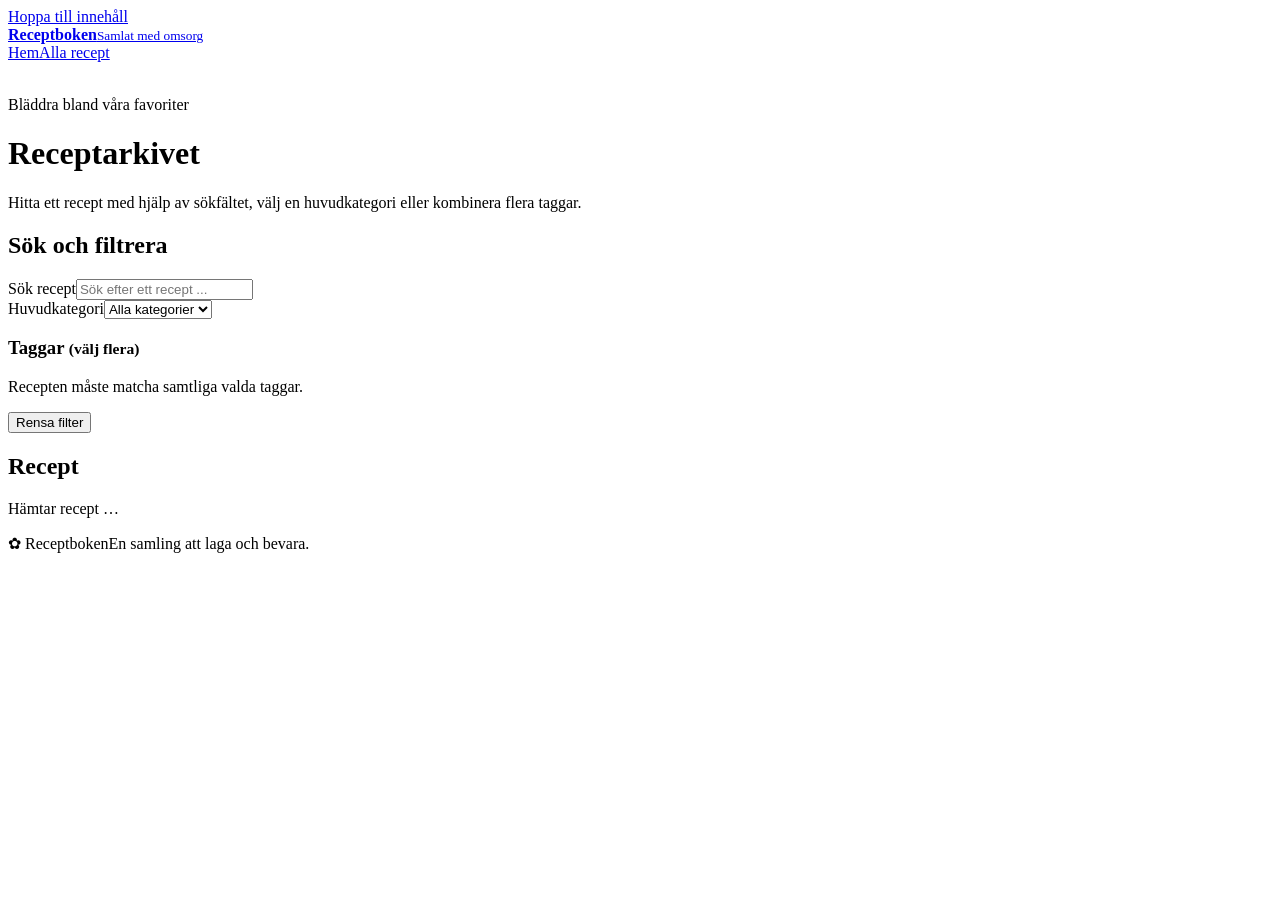
==== arkiv.html @ 41f27ad9 "Lägg till arkiv.html" ====
<!doctype html>
<html lang="sv">
<head>
  <meta charset="utf-8">
  <meta name="viewport" content="width=device-width, initial-scale=1">
  <meta name="theme-color" content="#345047">
  <meta name="description" content="Sök och filtrera recept efter maträttstyp och valfria taggar i Receptbokens arkiv.">
  <title>Alla recept – Receptboken</title>
  <link rel="stylesheet" href="styles.css">
  <script src="app.js" defer></script>
</head>
<body data-page="arkiv">
  <a class="skip-link" href="#innehall">Hoppa till innehåll</a>
  <header class="site-header"><div class="header-inner container"><a class="brand" href="index.html" aria-label="Receptboken – startsida"><img src="assets/blomma.svg" alt="" aria-hidden="true"><span><strong>Receptboken</strong><small>Samlat med omsorg</small></span><img src="assets/blomma.svg" alt="" aria-hidden="true"></a><nav class="main-nav" aria-label="Huvudmeny"><a href="index.html">Hem</a><a href="arkiv.html" aria-current="page">Alla recept</a></nav></div></header>
  <main id="innehall" class="container archive-main">
    <div class="archive-sheet paper-card">
      <div class="archive-heading"><div class="flourish"><img src="assets/blomma.svg" alt=""></div><p class="eyebrow">Bläddra bland våra favoriter</p><h1>Receptarkivet</h1><p>Hitta ett recept med hjälp av sökfältet, välj en huvudkategori eller kombinera flera taggar.</p></div>
      <section class="filter-panel" aria-labelledby="filter-title"><h2 id="filter-title">Sök och filtrera</h2>
        <div class="filter-controls">
          <div class="field"><label for="recipe-search">Sök recept</label><input type="search" id="recipe-search" placeholder="Sök efter ett recept ..." autocomplete="off"></div>
          <div class="field"><label for="category-filter">Huvudkategori</label><select id="category-filter"><option value="">Alla kategorier</option></select></div>
        </div>
        <div class="tag-field"><h3>Taggar <small>(välj flera)</small></h3><div id="tag-filters" class="tag-buttons" role="group" aria-label="Filtrera efter taggar"></div></div>
        <div class="filter-footer"><p>Recepten måste matcha samtliga valda taggar.</p><button id="clear-filters" type="button" class="outline-button">Rensa filter</button></div>
      </section>
      <div class="section-top list-heading"><h2>Recept</h2><p id="result-count" class="muted" aria-live="polite"></p></div>
      <div id="recipe-list" class="recipe-grid" aria-live="polite"><p class="muted">Hämtar recept …</p></div>
    </div>
  </main>
  <footer class="site-footer"><div class="container footer-inner"><span>✿ Receptboken</span><span>En samling att laga och bevara.</span></div></footer>
</body>
</html>
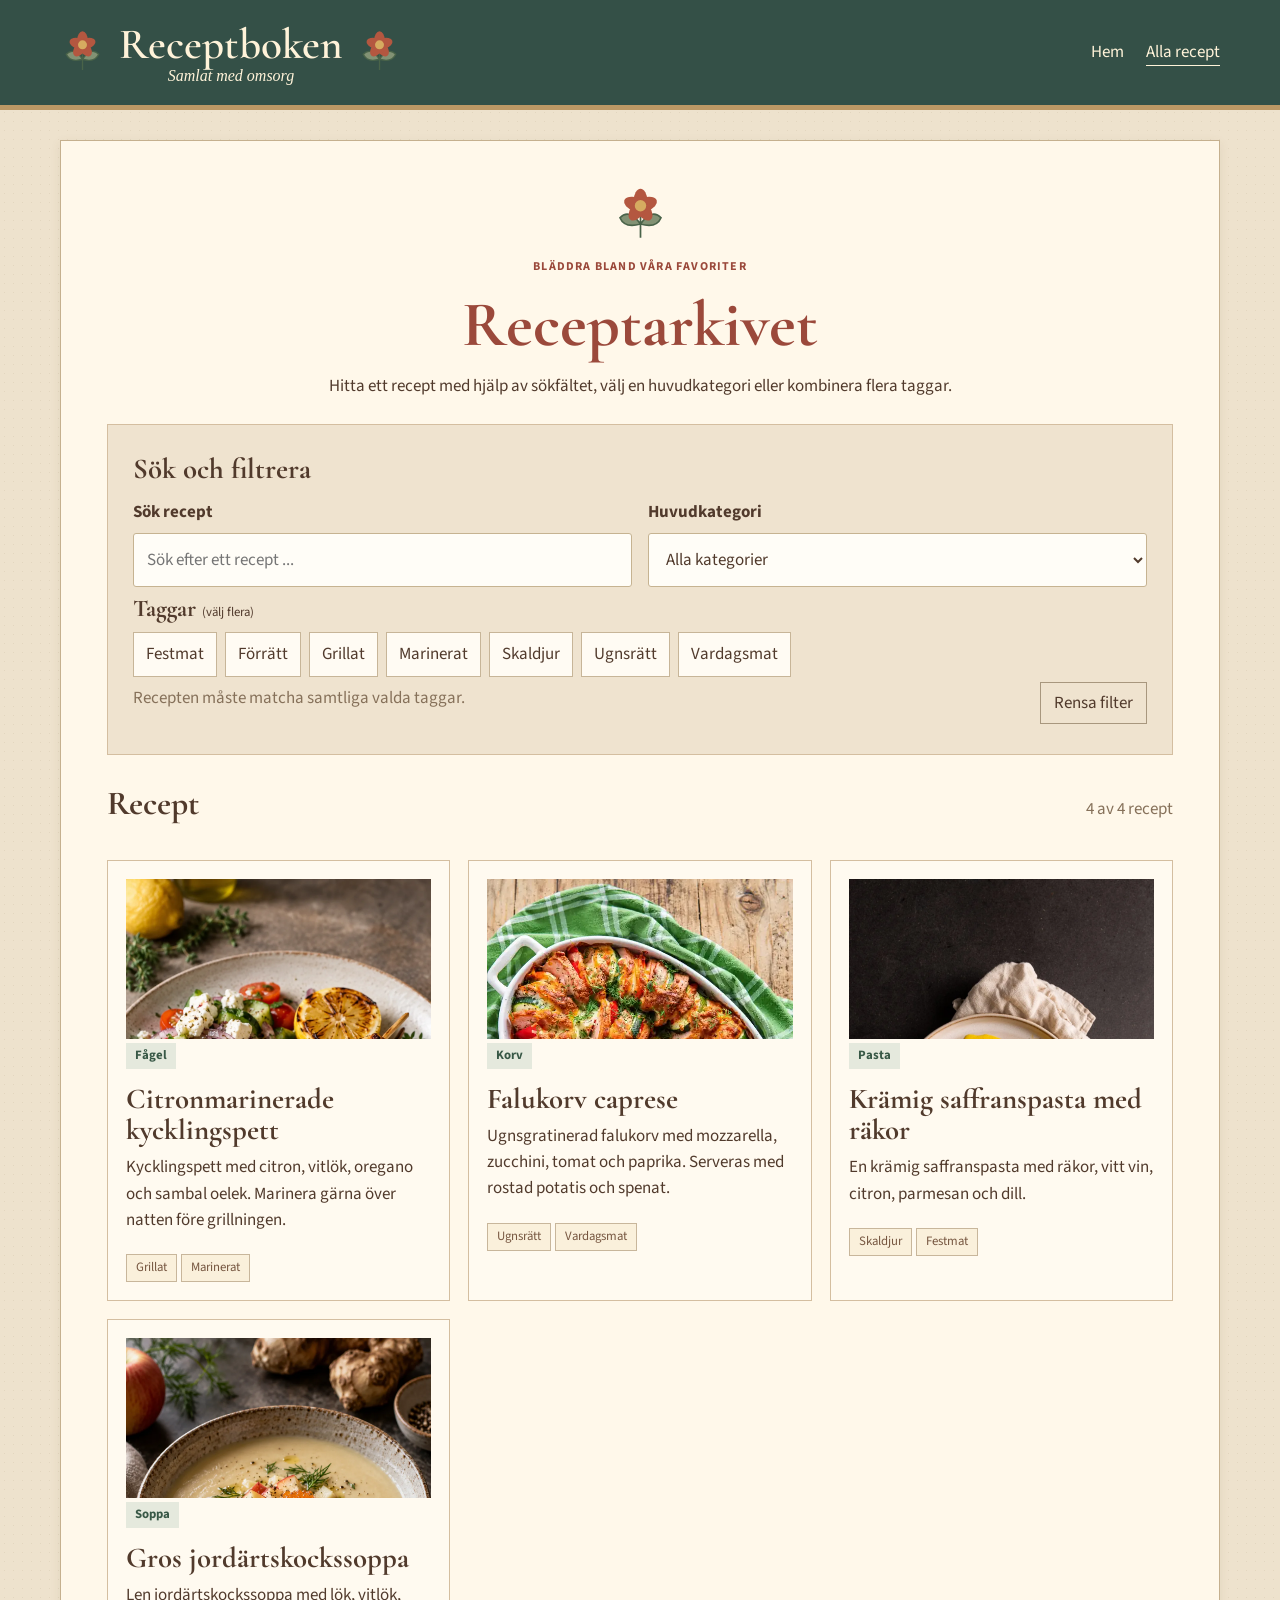
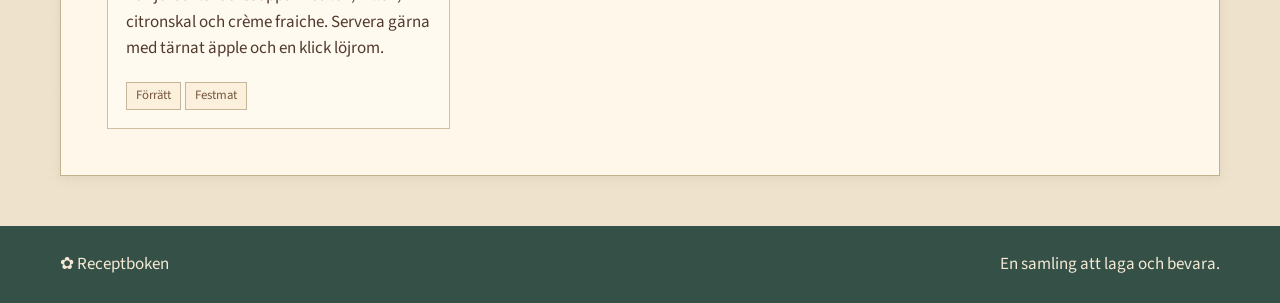
==== commit 9feaeb62: "Visa bildens mitt på receptkort och uppdatera filcache" ====
--- a/arkiv.html
+++ b/arkiv.html
@@ -6,8 +6,8 @@
   <meta name="theme-color" content="#345047">
   <meta name="description" content="Sök och filtrera recept efter maträttstyp och valfria taggar i Receptbokens arkiv.">
   <title>Alla recept – Receptboken</title>
-  <link rel="stylesheet" href="styles.css">
-  <script src="app.js" defer></script>
+  <link rel="stylesheet" href="styles.css?v=arkivbilder-2">
+  <script src="app.js?v=arkivbilder-2" defer></script>
 </head>
 <body data-page="arkiv">
   <a class="skip-link" href="#innehall">Hoppa till innehåll</a>
--- a/styles.css
+++ b/styles.css
@@ -0,0 +1,2 @@
+@import url('https://fonts.googleapis.com/css2?family=Cormorant+Garamond:wght@400;500;600;700&family=Source+Sans+3:wght@400;500;600;700&display=swap');
+:root{--green:#345047;--cream:#eee2cd;--paper:#fff8ea;--rust:#9b493b;--ink:#513a2c;--line:#d4bea0}*{box-sizing:border-box}html{scroll-behavior:smooth}body{margin:0;color:var(--ink);background:var(--cream);font:17px/1.55 'Source Sans 3',Arial,sans-serif;background-image:radial-gradient(#baa98b33 .7px,transparent .7px);background-size:9px 9px}h1,h2,h3,.brand strong{font-family:'Cormorant Garamond',Georgia,serif;line-height:1.1}h1{font-size:clamp(2.6rem,5vw,4.1rem);margin:.2em 0}h2{font-size:2.1rem;margin:.1em 0 .5em}h3{font-size:1.5rem;margin:.4em 0}p{margin:.5em 0 1em}a{color:var(--green)}.container{width:min(1160px,calc(100% - 36px));margin-inline:auto}.skip-link{position:absolute;left:-999px}.skip-link:focus{left:20px;top:10px;background:white;padding:12px;z-index:10}.site-header{background:var(--green);color:#fff3d9;border-bottom:5px solid #bc9865}.header-inner{display:flex;align-items:center;justify-content:space-between;gap:20px;min-height:105px}.brand{color:#fff3d9;display:flex;align-items:center;text-align:center;text-decoration:none;gap:14px}.brand img{width:45px;height:45px}.brand strong{display:block;font-size:2.7rem;font-weight:600}.brand small{font:italic 1rem Georgia,serif;display:block;line-height:1}.main-nav{display:flex;gap:22px}.main-nav a{color:#fff3d9;text-decoration:none}.main-nav a[aria-current]{border-bottom:1px solid #fff3d9}.paper-card{background:var(--paper);border:1px solid #c5b08e;box-shadow:0 3px 10px #6f593217}.home-main,.archive-main,.recipe-main{padding-block:30px 50px}.hero{display:grid;grid-template-columns:1.1fr .9fr;min-height:465px;overflow:hidden}.hero-copy{padding:clamp(28px,5vw,70px)}.flourish img{width:57px}.eyebrow{letter-spacing:.1em;text-transform:uppercase;color:var(--rust);font-size:.75rem;font-weight:700}.hero-copy h1 em{color:var(--rust);font-weight:500}.hero-copy>p:not(.eyebrow){max-width:540px}.hero-art{background:#d9c9a6;position:relative;display:grid;place-items:center}.hero-art img{width:100%;max-width:580px}.hero-art span{position:absolute;bottom:18px;right:18px;background:#fff8ed;padding:5px 14px;color:#795f49;font:italic 1rem Georgia}.home-search{display:flex;gap:8px;margin-top:22px}.home-search input,.field input,.field select{padding:13px;border:1px solid #c6b391;background:#fffdf7;border-radius:3px;min-width:0;font:inherit;color:var(--ink)}.home-search input{flex:1}.home-search button,.primary-button{background:var(--green);color:white;border:0;padding:13px 20px;font:inherit;cursor:pointer}.home-feature{margin-top:36px}.section-top{display:flex;align-items:end;justify-content:space-between;gap:12px;margin-bottom:20px}.text-link{color:var(--rust);font-weight:600}.recipe-grid{display:grid;grid-template-columns:repeat(auto-fill,minmax(260px,1fr));gap:18px}.recipe-tile{background:#fffaf0;border:1px solid var(--line);padding:18px;color:var(--ink);text-decoration:none;display:block;transition:transform .15s}.recipe-tile:hover{transform:translateY(-2px);box-shadow:0 4px 15px #6f593221}.tile-art{height:160px;display:grid;place-items:center;background:#e6d7b9;overflow:hidden}.tile-art img{display:block;width:100%;height:100%;object-fit:cover;object-position:50% 50%}.recipe-tile h3{font-size:1.8rem;margin:14px 0 5px}.chip,.category-chip{display:inline-block;border:1px solid #c8b69b;padding:3px 9px;font-size:.8rem;margin:4px 4px 0 0;color:#765640;background:#faf0db}.category-chip{border:0;background:#e5e9dd;color:#385846;font-weight:700}.note-strip{display:flex;justify-content:center;align-items:center;gap:18px;margin:30px 0}.note-strip img{width:36px}.note-strip p{font:italic 1rem Georgia;margin:0}.site-footer{background:var(--green);color:#f6ead5;padding:25px 0}.footer-inner{display:flex;justify-content:space-between;gap:12px}.archive-sheet{padding:clamp(18px,4vw,46px)}.archive-heading{text-align:center;max-width:650px;margin:0 auto 25px}.archive-heading h1{color:var(--rust)}.filter-panel{background:#efe3cf;border:1px solid var(--line);padding:25px;margin-bottom:28px}.filter-panel h2{font-size:1.8rem}.filter-controls{display:grid;grid-template-columns:1fr 1fr;gap:16px}.field label{display:block;font-weight:700;margin-bottom:7px}.field input,.field select{width:100%}.tag-field h3{font-size:1.5rem}.tag-field small{font:400 .8rem 'Source Sans 3'}.tag-buttons{display:flex;flex-wrap:wrap;gap:8px}.tag-button{background:#fffbf3;border:1px solid #c7b598;padding:8px 12px;cursor:pointer;color:var(--ink);font:inherit}.tag-button[aria-pressed=true]{background:var(--green);border-color:var(--green);color:white}.filter-footer{display:flex;justify-content:space-between;align-items:center;gap:12px}.filter-footer p,.muted{color:#86715a}.outline-button{border:1px solid #a8977e;padding:7px 13px;background:transparent;cursor:pointer;color:var(--ink);font:inherit}.breadcrumbs{display:flex;gap:10px;margin-bottom:18px;align-items:center;color:#866e55}.recipe-sheet{padding:clamp(16px,3vw,30px)}.recipe-heading{text-align:center;padding:15px}.recipe-heading h1{color:var(--rust)}.recipe-heading .subtitle{font:italic 1.2rem Georgia}.recipe-layout{display:grid;grid-template-columns:minmax(0,1fr) minmax(0,1fr);gap:24px}.recipe-panel{border:1px solid #cdb897;padding:20px;background:#fff9ec;min-width:0}.recipe-panel h2{color:var(--rust);border-bottom:1px solid #cbb590;padding-bottom:8px}.main-photo{width:100%;max-height:400px;object-fit:cover;border:1px solid var(--line)}.photo-placeholder{background:#e6d8bc;display:grid;place-items:center;padding:15px;text-align:center}.photo-placeholder img{width:100%;max-height:340px;object-fit:contain}.photo-placeholder span{font:italic .85rem Georgia;color:#765d48}.photo-gallery{display:flex;flex-wrap:wrap;gap:7px;margin-top:10px}.photo-gallery img{width:80px;height:64px;object-fit:cover;border:1px solid var(--line)}.portion-line{font-weight:700;margin:18px 0}.ingredient-list{list-style:none;margin:0;padding:0;background:#eee2c9;border:1px solid var(--line);padding:12px 18px}.ingredient-list li{padding:8px 0;border-bottom:1px dotted #b8a183}.ingredient-list li:last-child{border:0}.step{display:grid;grid-template-columns:36px 1fr;gap:12px;border-bottom:1px solid var(--line);padding:15px 0}.step:last-child{border-bottom:0}.step-number{width:34px;height:34px;border-radius:50%;background:var(--rust);color:white;display:grid;place-items:center;font-weight:700}.step p{margin:0 0 12px}.step img{display:block;width:100%;max-height:280px;object-fit:contain;background:#efe7d7}.step figcaption{font-size:.85rem;color:#816d53;margin-top:4px}.step figure{margin:6px 0 12px}.recipe-notes{background:#e5e7d8;border-left:4px solid #71856a;padding:17px;margin-top:20px}.recipe-notes h2{color:#3f584a;font-size:1.7rem;border:0;margin:0 0 8px;padding:0}.loading-card{padding:40px}.recipe-tags{margin-top:10px}.error-message{padding:15px;border:1px solid #aa776d;background:#f4ded7}@media(max-width:800px){.recipe-layout,.hero{grid-template-columns:1fr}.hero-art{min-height:220px}.hero-art img{max-height:280px}.header-inner{min-height:90px}.brand strong{font-size:2.1rem}.brand img{width:30px}.recipe-panel{padding:15px}}@media(max-width:530px){.header-inner{flex-wrap:wrap;justify-content:center;padding:13px 0}.main-nav{width:100%;justify-content:center}.filter-controls{grid-template-columns:1fr}.home-search{flex-direction:column}.section-top,.filter-footer,.footer-inner{align-items:flex-start;flex-direction:column}.recipe-heading h1{font-size:2.6rem}.recipe-grid{grid-template-columns:1fr}.archive-sheet{padding:17px}}
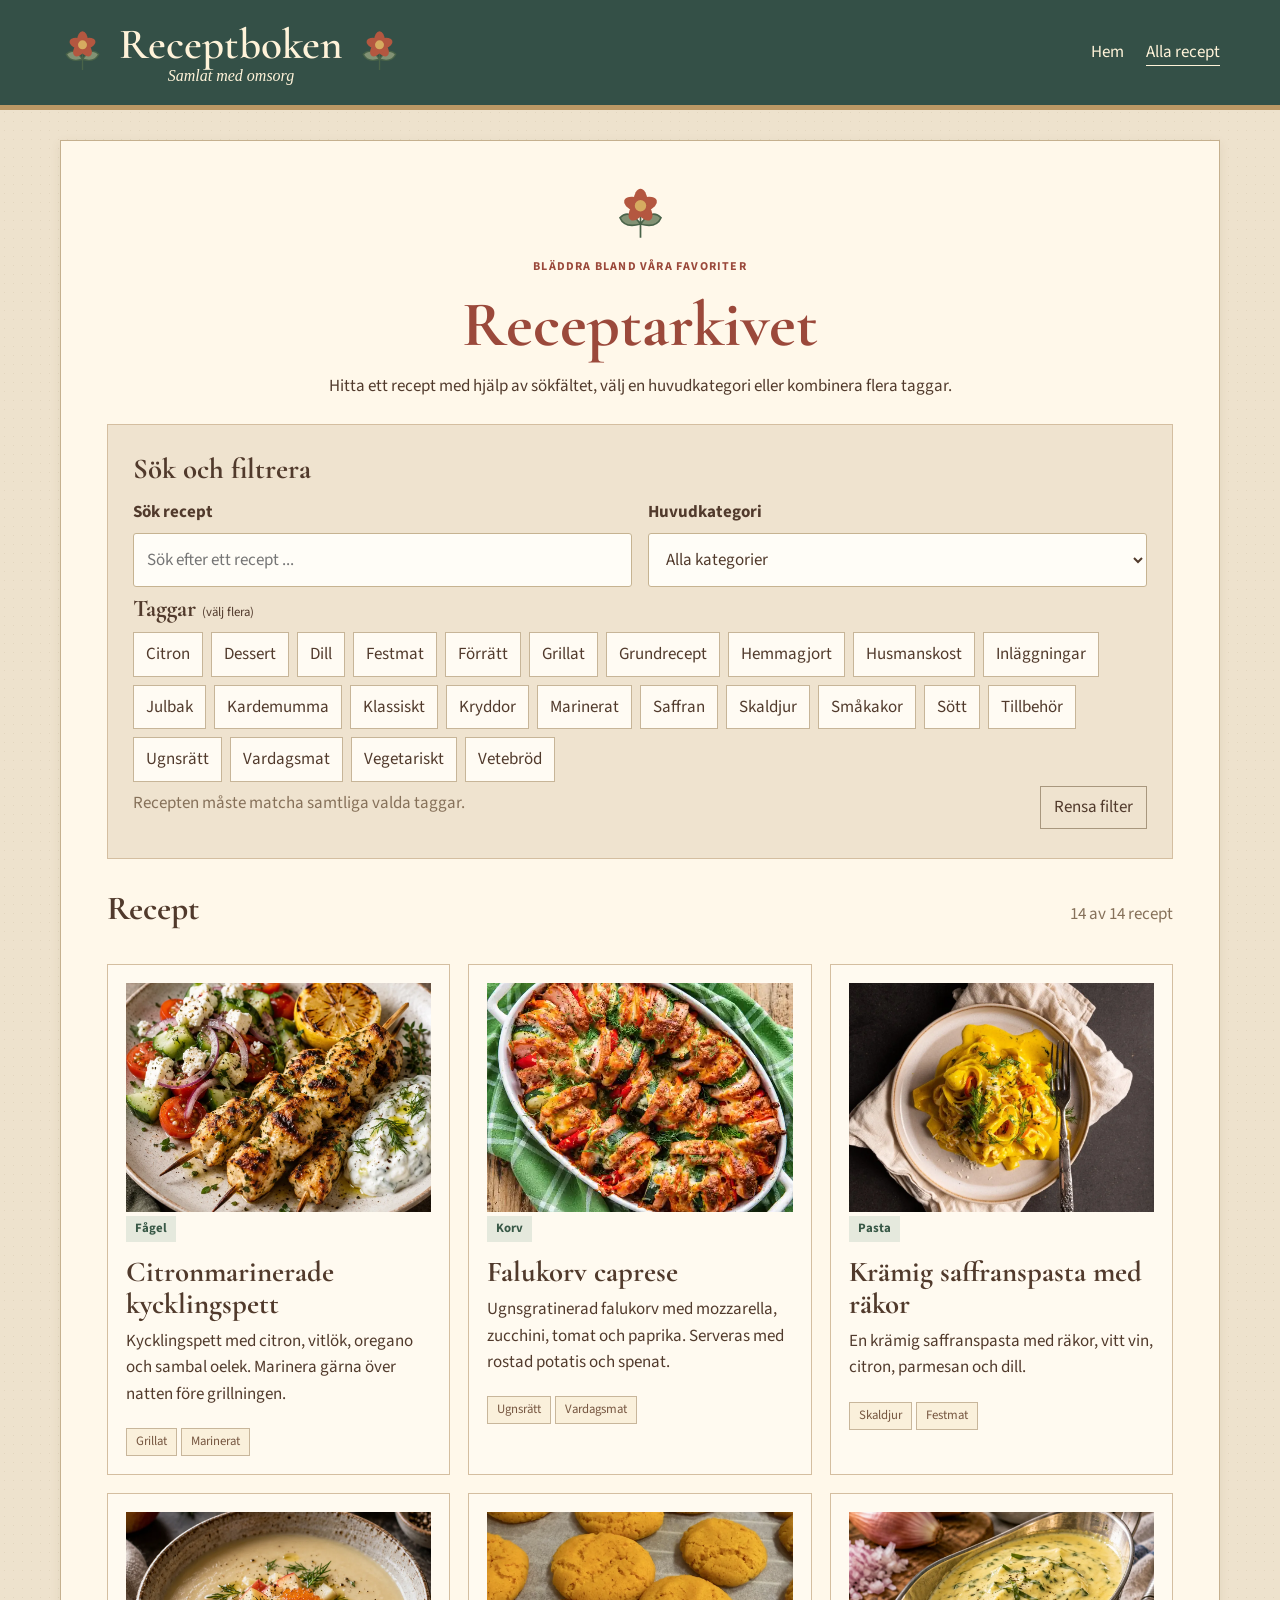
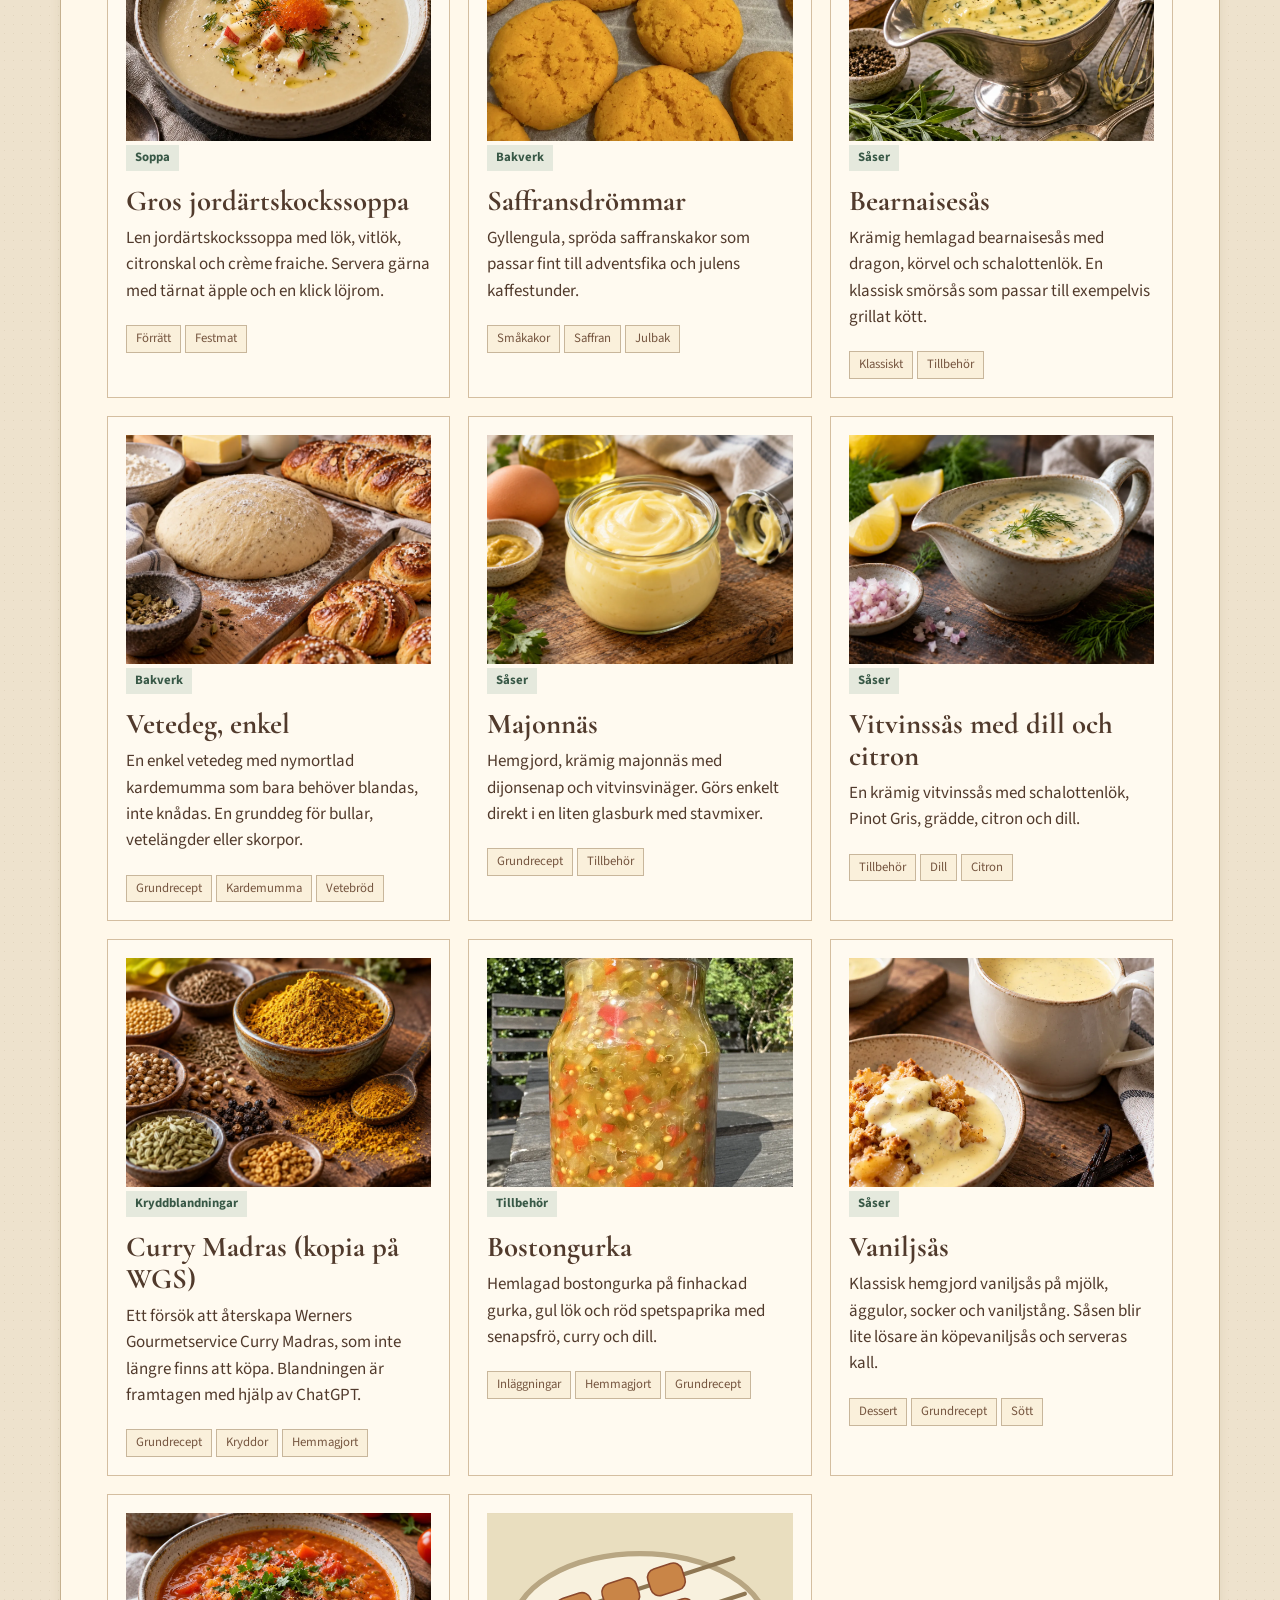
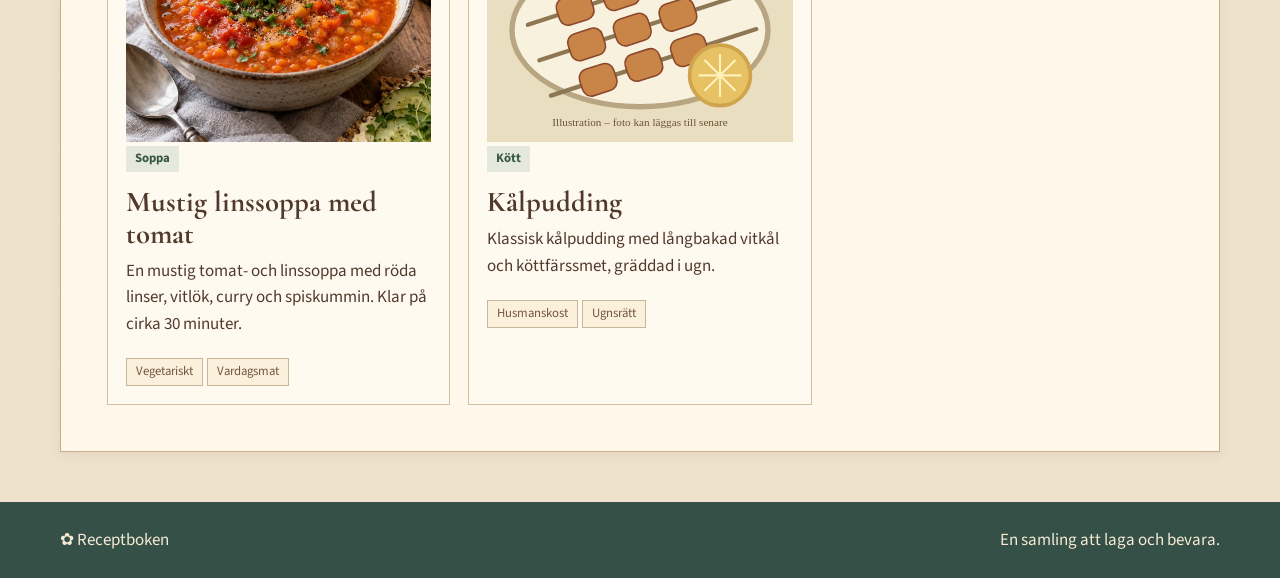
==== commit c94b42f4: "Lägg till Kålpudding och stöd för ingrediensgrupper" ====
--- a/arkiv.html
+++ b/arkiv.html
@@ -6,8 +6,8 @@
   <meta name="theme-color" content="#345047">
   <meta name="description" content="Sök och filtrera recept efter maträttstyp och valfria taggar i Receptbokens arkiv.">
   <title>Alla recept – Receptboken</title>
-  <link rel="stylesheet" href="styles.css?v=arkivbilder-2">
-  <script src="app.js?v=arkivbilder-2" defer></script>
+  <link rel="stylesheet" href="styles.css?v=grupperade-ingredienser-1">
+  <script src="app.js?v=grupperade-ingredienser-1" defer></script>
 </head>
 <body data-page="arkiv">
   <a class="skip-link" href="#innehall">Hoppa till innehåll</a>
--- a/styles.css
+++ b/styles.css
@@ -1,2 +1,2 @@
 @import url('https://fonts.googleapis.com/css2?family=Cormorant+Garamond:wght@400;500;600;700&family=Source+Sans+3:wght@400;500;600;700&display=swap');
-:root{--green:#345047;--cream:#eee2cd;--paper:#fff8ea;--rust:#9b493b;--ink:#513a2c;--line:#d4bea0}*{box-sizing:border-box}html{scroll-behavior:smooth}body{margin:0;color:var(--ink);background:var(--cream);font:17px/1.55 'Source Sans 3',Arial,sans-serif;background-image:radial-gradient(#baa98b33 .7px,transparent .7px);background-size:9px 9px}h1,h2,h3,.brand strong{font-family:'Cormorant Garamond',Georgia,serif;line-height:1.1}h1{font-size:clamp(2.6rem,5vw,4.1rem);margin:.2em 0}h2{font-size:2.1rem;margin:.1em 0 .5em}h3{font-size:1.5rem;margin:.4em 0}p{margin:.5em 0 1em}a{color:var(--green)}.container{width:min(1160px,calc(100% - 36px));margin-inline:auto}.skip-link{position:absolute;left:-999px}.skip-link:focus{left:20px;top:10px;background:white;padding:12px;z-index:10}.site-header{background:var(--green);color:#fff3d9;border-bottom:5px solid #bc9865}.header-inner{display:flex;align-items:center;justify-content:space-between;gap:20px;min-height:105px}.brand{color:#fff3d9;display:flex;align-items:center;text-align:center;text-decoration:none;gap:14px}.brand img{width:45px;height:45px}.brand strong{display:block;font-size:2.7rem;font-weight:600}.brand small{font:italic 1rem Georgia,serif;display:block;line-height:1}.main-nav{display:flex;gap:22px}.main-nav a{color:#fff3d9;text-decoration:none}.main-nav a[aria-current]{border-bottom:1px solid #fff3d9}.paper-card{background:var(--paper);border:1px solid #c5b08e;box-shadow:0 3px 10px #6f593217}.home-main,.archive-main,.recipe-main{padding-block:30px 50px}.hero{display:grid;grid-template-columns:1.1fr .9fr;min-height:465px;overflow:hidden}.hero-copy{padding:clamp(28px,5vw,70px)}.flourish img{width:57px}.eyebrow{letter-spacing:.1em;text-transform:uppercase;color:var(--rust);font-size:.75rem;font-weight:700}.hero-copy h1 em{color:var(--rust);font-weight:500}.hero-copy>p:not(.eyebrow){max-width:540px}.hero-art{background:#d9c9a6;position:relative;display:grid;place-items:center}.hero-art img{width:100%;max-width:580px}.hero-art span{position:absolute;bottom:18px;right:18px;background:#fff8ed;padding:5px 14px;color:#795f49;font:italic 1rem Georgia}.home-search{display:flex;gap:8px;margin-top:22px}.home-search input,.field input,.field select{padding:13px;border:1px solid #c6b391;background:#fffdf7;border-radius:3px;min-width:0;font:inherit;color:var(--ink)}.home-search input{flex:1}.home-search button,.primary-button{background:var(--green);color:white;border:0;padding:13px 20px;font:inherit;cursor:pointer}.home-feature{margin-top:36px}.section-top{display:flex;align-items:end;justify-content:space-between;gap:12px;margin-bottom:20px}.text-link{color:var(--rust);font-weight:600}.recipe-grid{display:grid;grid-template-columns:repeat(auto-fill,minmax(260px,1fr));gap:18px}.recipe-tile{background:#fffaf0;border:1px solid var(--line);padding:18px;color:var(--ink);text-decoration:none;display:block;transition:transform .15s}.recipe-tile:hover{transform:translateY(-2px);box-shadow:0 4px 15px #6f593221}.tile-art{height:160px;display:grid;place-items:center;background:#e6d7b9;overflow:hidden}.tile-art img{display:block;width:100%;height:100%;object-fit:cover;object-position:50% 50%}.recipe-tile h3{font-size:1.8rem;margin:14px 0 5px}.chip,.category-chip{display:inline-block;border:1px solid #c8b69b;padding:3px 9px;font-size:.8rem;margin:4px 4px 0 0;color:#765640;background:#faf0db}.category-chip{border:0;background:#e5e9dd;color:#385846;font-weight:700}.note-strip{display:flex;justify-content:center;align-items:center;gap:18px;margin:30px 0}.note-strip img{width:36px}.note-strip p{font:italic 1rem Georgia;margin:0}.site-footer{background:var(--green);color:#f6ead5;padding:25px 0}.footer-inner{display:flex;justify-content:space-between;gap:12px}.archive-sheet{padding:clamp(18px,4vw,46px)}.archive-heading{text-align:center;max-width:650px;margin:0 auto 25px}.archive-heading h1{color:var(--rust)}.filter-panel{background:#efe3cf;border:1px solid var(--line);padding:25px;margin-bottom:28px}.filter-panel h2{font-size:1.8rem}.filter-controls{display:grid;grid-template-columns:1fr 1fr;gap:16px}.field label{display:block;font-weight:700;margin-bottom:7px}.field input,.field select{width:100%}.tag-field h3{font-size:1.5rem}.tag-field small{font:400 .8rem 'Source Sans 3'}.tag-buttons{display:flex;flex-wrap:wrap;gap:8px}.tag-button{background:#fffbf3;border:1px solid #c7b598;padding:8px 12px;cursor:pointer;color:var(--ink);font:inherit}.tag-button[aria-pressed=true]{background:var(--green);border-color:var(--green);color:white}.filter-footer{display:flex;justify-content:space-between;align-items:center;gap:12px}.filter-footer p,.muted{color:#86715a}.outline-button{border:1px solid #a8977e;padding:7px 13px;background:transparent;cursor:pointer;color:var(--ink);font:inherit}.breadcrumbs{display:flex;gap:10px;margin-bottom:18px;align-items:center;color:#866e55}.recipe-sheet{padding:clamp(16px,3vw,30px)}.recipe-heading{text-align:center;padding:15px}.recipe-heading h1{color:var(--rust)}.recipe-heading .subtitle{font:italic 1.2rem Georgia}.recipe-layout{display:grid;grid-template-columns:minmax(0,1fr) minmax(0,1fr);gap:24px}.recipe-panel{border:1px solid #cdb897;padding:20px;background:#fff9ec;min-width:0}.recipe-panel h2{color:var(--rust);border-bottom:1px solid #cbb590;padding-bottom:8px}.main-photo{width:100%;max-height:400px;object-fit:cover;border:1px solid var(--line)}.photo-placeholder{background:#e6d8bc;display:grid;place-items:center;padding:15px;text-align:center}.photo-placeholder img{width:100%;max-height:340px;object-fit:contain}.photo-placeholder span{font:italic .85rem Georgia;color:#765d48}.photo-gallery{display:flex;flex-wrap:wrap;gap:7px;margin-top:10px}.photo-gallery img{width:80px;height:64px;object-fit:cover;border:1px solid var(--line)}.portion-line{font-weight:700;margin:18px 0}.ingredient-list{list-style:none;margin:0;padding:0;background:#eee2c9;border:1px solid var(--line);padding:12px 18px}.ingredient-list li{padding:8px 0;border-bottom:1px dotted #b8a183}.ingredient-list li:last-child{border:0}.step{display:grid;grid-template-columns:36px 1fr;gap:12px;border-bottom:1px solid var(--line);padding:15px 0}.step:last-child{border-bottom:0}.step-number{width:34px;height:34px;border-radius:50%;background:var(--rust);color:white;display:grid;place-items:center;font-weight:700}.step p{margin:0 0 12px}.step img{display:block;width:100%;max-height:280px;object-fit:contain;background:#efe7d7}.step figcaption{font-size:.85rem;color:#816d53;margin-top:4px}.step figure{margin:6px 0 12px}.recipe-notes{background:#e5e7d8;border-left:4px solid #71856a;padding:17px;margin-top:20px}.recipe-notes h2{color:#3f584a;font-size:1.7rem;border:0;margin:0 0 8px;padding:0}.loading-card{padding:40px}.recipe-tags{margin-top:10px}.error-message{padding:15px;border:1px solid #aa776d;background:#f4ded7}@media(max-width:800px){.recipe-layout,.hero{grid-template-columns:1fr}.hero-art{min-height:220px}.hero-art img{max-height:280px}.header-inner{min-height:90px}.brand strong{font-size:2.1rem}.brand img{width:30px}.recipe-panel{padding:15px}}@media(max-width:530px){.header-inner{flex-wrap:wrap;justify-content:center;padding:13px 0}.main-nav{width:100%;justify-content:center}.filter-controls{grid-template-columns:1fr}.home-search{flex-direction:column}.section-top,.filter-footer,.footer-inner{align-items:flex-start;flex-direction:column}.recipe-heading h1{font-size:2.6rem}.recipe-grid{grid-template-columns:1fr}.archive-sheet{padding:17px}}+:root{--green:#345047;--cream:#eee2cd;--paper:#fff8ea;--rust:#9b493b;--ink:#513a2c;--line:#d4bea0}*{box-sizing:border-box}html{scroll-behavior:smooth}body{margin:0;color:var(--ink);background:var(--cream);font:17px/1.55 'Source Sans 3',Arial,sans-serif;background-image:radial-gradient(#baa98b33 .7px,transparent .7px);background-size:9px 9px}h1,h2,h3,.brand strong{font-family:'Cormorant Garamond',Georgia,serif;line-height:1.1}h1{font-size:clamp(2.6rem,5vw,4.1rem);margin:.2em 0}h2{font-size:2.1rem;margin:.1em 0 .5em}h3{font-size:1.5rem;margin:.4em 0}p{margin:.5em 0 1em}a{color:var(--green)}.container{width:min(1160px,calc(100% - 36px));margin-inline:auto}.skip-link{position:absolute;left:-999px}.skip-link:focus{left:20px;top:10px;background:white;padding:12px;z-index:10}.site-header{background:var(--green);color:#fff3d9;border-bottom:5px solid #bc9865}.header-inner{display:flex;align-items:center;justify-content:space-between;gap:20px;min-height:105px}.brand{color:#fff3d9;display:flex;align-items:center;text-align:center;text-decoration:none;gap:14px}.brand img{width:45px;height:45px}.brand strong{display:block;font-size:2.7rem;font-weight:600}.brand small{font:italic 1rem Georgia,serif;display:block;line-height:1}.main-nav{display:flex;gap:22px}.main-nav a{color:#fff3d9;text-decoration:none}.main-nav a[aria-current]{border-bottom:1px solid #fff3d9}.paper-card{background:var(--paper);border:1px solid #c5b08e;box-shadow:0 3px 10px #6f593217}.home-main,.archive-main,.recipe-main{padding-block:30px 50px}.hero{display:grid;grid-template-columns:1.1fr .9fr;min-height:465px;overflow:hidden}.hero-copy{padding:clamp(28px,5vw,70px)}.flourish img{width:57px}.eyebrow{letter-spacing:.1em;text-transform:uppercase;color:var(--rust);font-size:.75rem;font-weight:700}.hero-copy h1 em{color:var(--rust);font-weight:500}.hero-copy>p:not(.eyebrow){max-width:540px}.hero-art{background:#d9c9a6;position:relative;display:block;min-height:440px;overflow:hidden}.hero-art img{position:absolute;inset:0;display:block;width:100%;height:100%;max-width:none;max-height:none;object-fit:cover;object-position:center center}.hero-art span{position:absolute;bottom:18px;right:18px;background:#fff8ed;padding:5px 14px;color:#795f49;font:italic 1rem Georgia}.home-search{display:flex;gap:8px;margin-top:22px}.home-search input,.field input,.field select{padding:13px;border:1px solid #c6b391;background:#fffdf7;border-radius:3px;min-width:0;font:inherit;color:var(--ink)}.home-search input{flex:1}.home-search button,.primary-button{background:var(--green);color:white;border:0;padding:13px 20px;font:inherit;cursor:pointer}.home-feature{margin-top:36px}.section-top{display:flex;align-items:end;justify-content:space-between;gap:12px;margin-bottom:20px}.text-link{color:var(--rust);font-weight:600}.recipe-grid{display:grid;grid-template-columns:repeat(auto-fill,minmax(260px,1fr));gap:18px}.recipe-tile{background:#fffaf0;border:1px solid var(--line);padding:18px;color:var(--ink);text-decoration:none;display:block;transition:transform .15s}.recipe-tile:hover{transform:translateY(-2px);box-shadow:0 4px 15px #6f593221}.tile-art{position:relative;width:100%;aspect-ratio:4 / 3;display:block;background:#e6d7b9;overflow:hidden}.tile-art img{position:absolute;inset:0;display:block;width:100%;height:100%;object-fit:cover;object-position:center center}.recipe-tile h3{font-size:1.8rem;margin:14px 0 5px}.chip,.category-chip{display:inline-block;border:1px solid #c8b69b;padding:3px 9px;font-size:.8rem;margin:4px 4px 0 0;color:#765640;background:#faf0db}.category-chip{border:0;background:#e5e9dd;color:#385846;font-weight:700}.note-strip{display:flex;justify-content:center;align-items:center;gap:18px;margin:30px 0}.note-strip img{width:36px}.note-strip p{font:italic 1rem Georgia;margin:0}.site-footer{background:var(--green);color:#f6ead5;padding:25px 0}.footer-inner{display:flex;justify-content:space-between;gap:12px}.archive-sheet{padding:clamp(18px,4vw,46px)}.archive-heading{text-align:center;max-width:650px;margin:0 auto 25px}.archive-heading h1{color:var(--rust)}.filter-panel{background:#efe3cf;border:1px solid var(--line);padding:25px;margin-bottom:28px}.filter-panel h2{font-size:1.8rem}.filter-controls{display:grid;grid-template-columns:1fr 1fr;gap:16px}.field label{display:block;font-weight:700;margin-bottom:7px}.field input,.field select{width:100%}.tag-field h3{font-size:1.5rem}.tag-field small{font:400 .8rem 'Source Sans 3'}.tag-buttons{display:flex;flex-wrap:wrap;gap:8px}.tag-button{background:#fffbf3;border:1px solid #c7b598;padding:8px 12px;cursor:pointer;color:var(--ink);font:inherit}.tag-button[aria-pressed=true]{background:var(--green);border-color:var(--green);color:white}.filter-footer{display:flex;justify-content:space-between;align-items:center;gap:12px}.filter-footer p,.muted{color:#86715a}.outline-button{border:1px solid #a8977e;padding:7px 13px;background:transparent;cursor:pointer;color:var(--ink);font:inherit}.breadcrumbs{display:flex;gap:10px;margin-bottom:18px;align-items:center;color:#866e55}.recipe-sheet{padding:clamp(16px,3vw,30px)}.recipe-heading{text-align:center;padding:15px}.recipe-heading h1{color:var(--rust)}.recipe-heading .subtitle{font:italic 1.2rem Georgia}.recipe-layout{display:grid;grid-template-columns:minmax(0,1fr) minmax(0,1fr);gap:24px}.recipe-panel{border:1px solid #cdb897;padding:20px;background:#fff9ec;min-width:0}.recipe-panel h2{color:var(--rust);border-bottom:1px solid #cbb590;padding-bottom:8px}.main-photo{width:100%;max-height:400px;object-fit:cover;border:1px solid var(--line)}.photo-placeholder{background:#e6d8bc;display:grid;place-items:center;padding:15px;text-align:center}.photo-placeholder img{width:100%;max-height:340px;object-fit:contain}.photo-placeholder span{font:italic .85rem Georgia;color:#765d48}.photo-gallery{display:flex;flex-wrap:wrap;gap:7px;margin-top:10px}.photo-gallery img{width:80px;height:64px;object-fit:cover;border:1px solid var(--line)}.portion-line{font-weight:700;margin:18px 0}.ingredient-list{list-style:none;margin:0;padding:0;background:#eee2c9;border:1px solid var(--line);padding:12px 18px}.ingredient-list li{padding:8px 0;border-bottom:1px dotted #b8a183}.ingredient-list li:last-child{border:0}.ingredient-list>.ingredient-group{padding:12px 0;border-bottom:1px solid var(--line)}.ingredient-group-title{font-family:'Cormorant Garamond',Georgia,serif;font-size:1.55rem;color:var(--green);margin:0 0 8px}.ingredient-group .ingredient-sublist{list-style:none;padding:0;margin:0}.ingredient-group .ingredient-sublist li{padding:7px 0;border-bottom:1px dotted #b8a183}.ingredient-group .ingredient-sublist li:last-child{border:0}.step{display:grid;grid-template-columns:36px 1fr;gap:12px;border-bottom:1px solid var(--line);padding:15px 0}.step:last-child{border-bottom:0}.step-number{width:34px;height:34px;border-radius:50%;background:var(--rust);color:white;display:grid;place-items:center;font-weight:700}.step p{margin:0 0 12px}.step img{display:block;width:100%;max-height:280px;object-fit:contain;background:#efe7d7}.step figcaption{font-size:.85rem;color:#816d53;margin-top:4px}.step figure{margin:6px 0 12px}.recipe-notes{background:#e5e7d8;border-left:4px solid #71856a;padding:17px;margin-top:20px}.recipe-notes h2{color:#3f584a;font-size:1.7rem;border:0;margin:0 0 8px;padding:0}.loading-card{padding:40px}.recipe-tags{margin-top:10px}.error-message{padding:15px;border:1px solid #aa776d;background:#f4ded7}@media(max-width:800px){.recipe-layout,.hero{grid-template-columns:1fr}.hero-art{min-height:260px}.hero-art img{max-height:none}.header-inner{min-height:90px}.brand strong{font-size:2.1rem}.brand img{width:30px}.recipe-panel{padding:15px}}@media(max-width:530px){.header-inner{flex-wrap:wrap;justify-content:center;padding:13px 0}.main-nav{width:100%;justify-content:center}.filter-controls{grid-template-columns:1fr}.home-search{flex-direction:column}.section-top,.filter-footer,.footer-inner{align-items:flex-start;flex-direction:column}.recipe-heading h1{font-size:2.6rem}.recipe-grid{grid-template-columns:1fr}.archive-sheet{padding:17px}}
